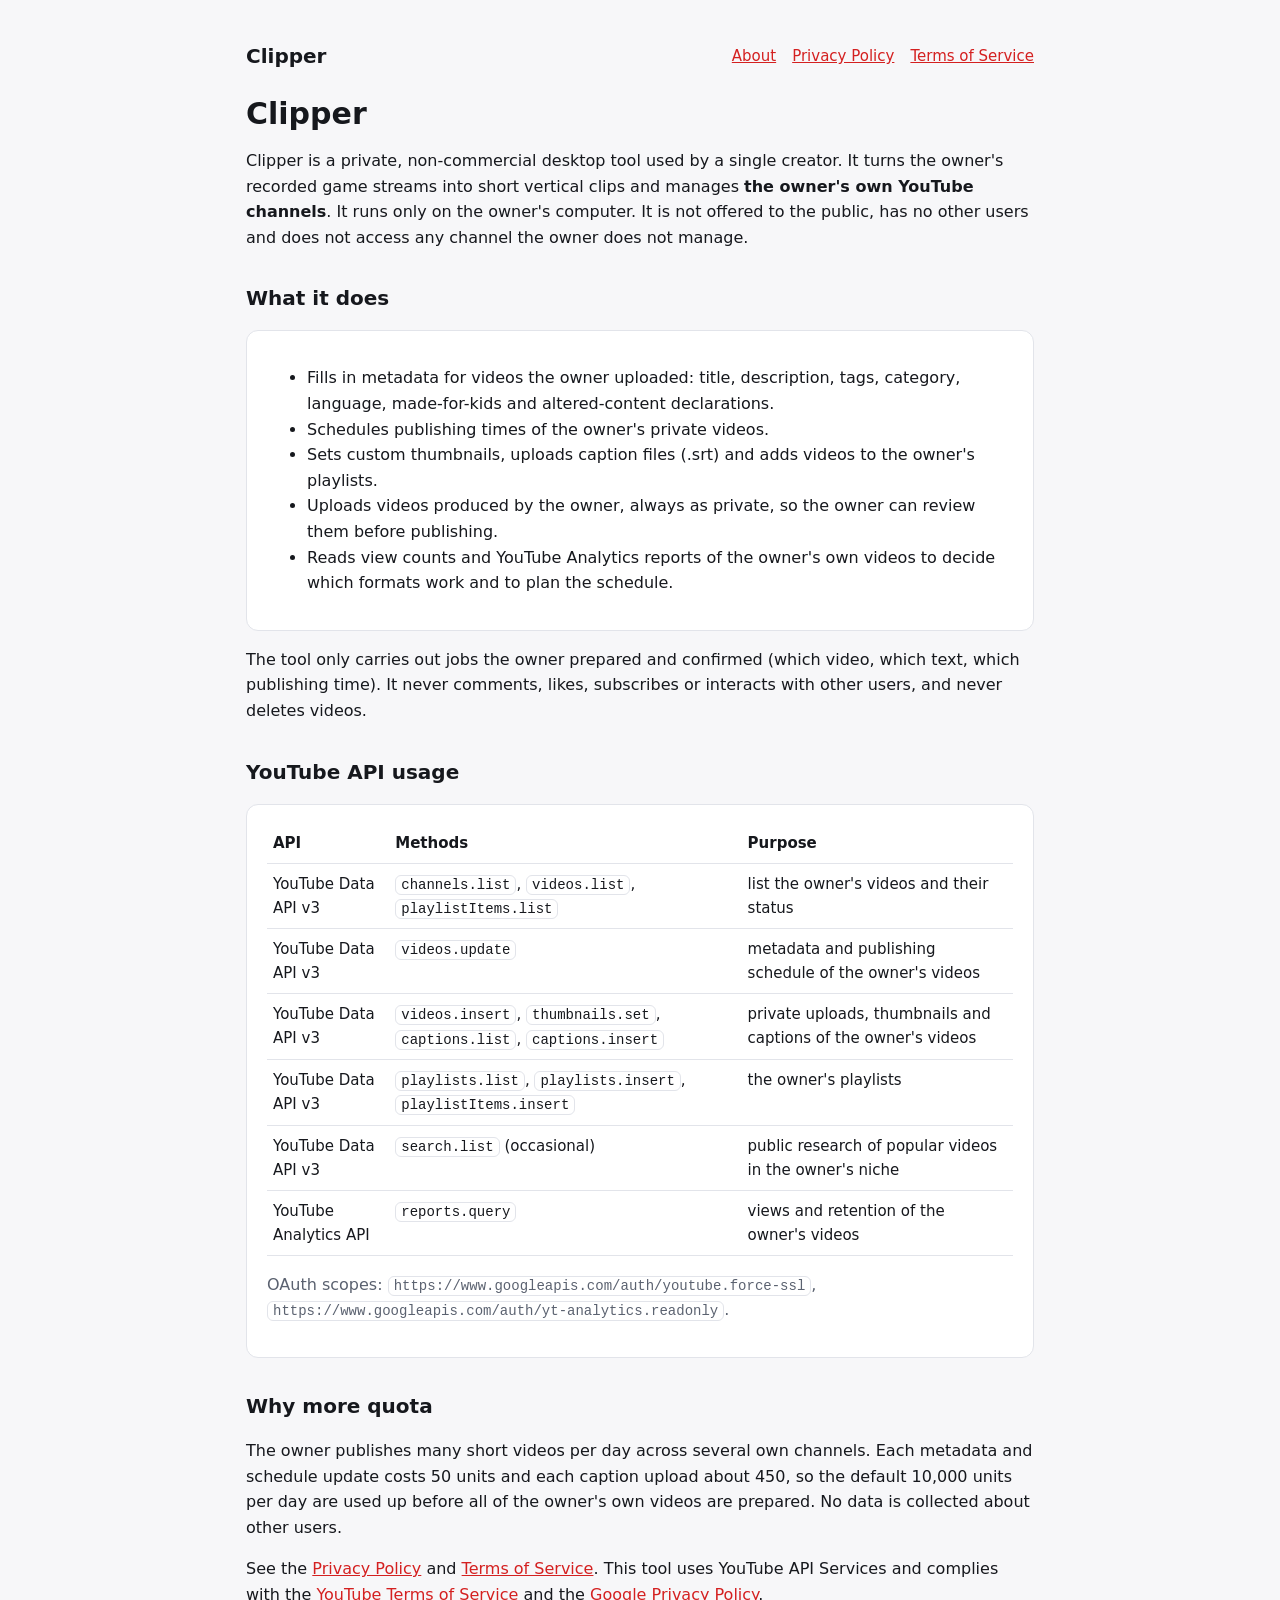
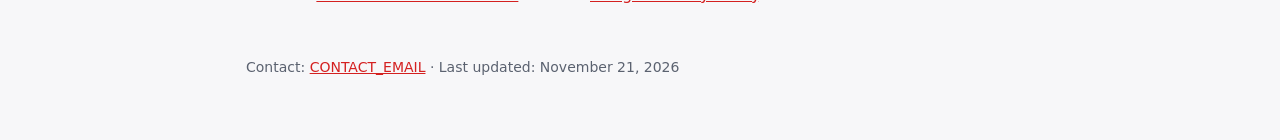
==== index.html @ b526ccec "Web projektu Clipper (About, Privacy Policy, Terms) pro ověření YouTube API Co-Authored-By: Claude O" ====
<!doctype html><html lang="en"><head><meta charset="utf-8"><meta name="viewport" content="width=device-width,initial-scale=1"><link rel="stylesheet" href="style.css"><title>Clipper</title><meta name="description" content="Private tool that manages metadata and publishing schedules on the owner's own YouTube channels."></head><body><main>
<header><b>Clipper</b><nav><a href="index.html">About</a><a href="privacy.html">Privacy Policy</a><a href="terms.html">Terms of Service</a></nav></header>
<h1>Clipper</h1>
<p>Clipper is a private, non-commercial desktop tool used by a single creator. It turns the owner's recorded game streams into short vertical clips and manages <strong>the owner's own YouTube channels</strong>. It runs only on the owner's computer. It is not offered to the public, has no other users and does not access any channel the owner does not manage.</p>

<h2>What it does</h2>
<div class="card"><ul>
<li>Fills in metadata for videos the owner uploaded: title, description, tags, category, language, made-for-kids and altered-content declarations.</li>
<li>Schedules publishing times of the owner's private videos.</li>
<li>Sets custom thumbnails, uploads caption files (.srt) and adds videos to the owner's playlists.</li>
<li>Uploads videos produced by the owner, always as private, so the owner can review them before publishing.</li>
<li>Reads view counts and YouTube Analytics reports of the owner's own videos to decide which formats work and to plan the schedule.</li>
</ul></div>
<p>The tool only carries out jobs the owner prepared and confirmed (which video, which text, which publishing time). It never comments, likes, subscribes or interacts with other users, and never deletes videos.</p>

<h2>YouTube API usage</h2>
<div class="card"><table>
<tr><th>API</th><th>Methods</th><th>Purpose</th></tr>
<tr><td>YouTube Data API v3</td><td><code>channels.list</code>, <code>videos.list</code>, <code>playlistItems.list</code></td><td>list the owner's videos and their status</td></tr>
<tr><td>YouTube Data API v3</td><td><code>videos.update</code></td><td>metadata and publishing schedule of the owner's videos</td></tr>
<tr><td>YouTube Data API v3</td><td><code>videos.insert</code>, <code>thumbnails.set</code>, <code>captions.list</code>, <code>captions.insert</code></td><td>private uploads, thumbnails and captions of the owner's videos</td></tr>
<tr><td>YouTube Data API v3</td><td><code>playlists.list</code>, <code>playlists.insert</code>, <code>playlistItems.insert</code></td><td>the owner's playlists</td></tr>
<tr><td>YouTube Data API v3</td><td><code>search.list</code> (occasional)</td><td>public research of popular videos in the owner's niche</td></tr>
<tr><td>YouTube Analytics API</td><td><code>reports.query</code></td><td>views and retention of the owner's videos</td></tr>
</table>
<p class="mut">OAuth scopes: <code>https://www.googleapis.com/auth/youtube.force-ssl</code>, <code>https://www.googleapis.com/auth/yt-analytics.readonly</code>.</p></div>

<h2>Why more quota</h2>
<p>The owner publishes many short videos per day across several own channels. Each metadata and schedule update costs 50 units and each caption upload about 450, so the default 10,000 units per day are used up before all of the owner's own videos are prepared. No data is collected about other users.</p>

<p>See the <a href="privacy.html">Privacy Policy</a> and <a href="terms.html">Terms of Service</a>. This tool uses YouTube API Services and complies with the <a href="https://www.youtube.com/t/terms">YouTube Terms of Service</a> and the <a href="https://policies.google.com/privacy">Google Privacy Policy</a>.</p>
<footer>Contact: <a href="mailto:CONTACT_EMAIL">CONTACT_EMAIL</a> · Last updated: November 21, 2026</footer>
</main></body></html>
---- style.css ----
:root{--bg:#0f1115;--panel:#171a21;--line:#2a2f3a;--text:#e6e8ec;--mut:#9aa3b2;--acc:#ff3d3d}
@media (prefers-color-scheme: light){:root{--bg:#f7f7f9;--panel:#fff;--line:#e2e4ea;--text:#16181d;--mut:#5b6270;--acc:#d42020}}
*{box-sizing:border-box}body{margin:0;background:var(--bg);color:var(--text);font:16px/1.6 system-ui,-apple-system,"Segoe UI",Roboto,sans-serif}
main{max-width:820px;margin:0 auto;padding:40px 16px 64px}
header{display:flex;gap:14px;align-items:center;flex-wrap:wrap;margin-bottom:24px}
header b{font-size:20px}nav{display:flex;gap:16px;margin-left:auto;font-size:15px}
a{color:var(--acc)}h1{font-size:30px;line-height:1.2;margin:8px 0 12px}h2{font-size:20px;margin:32px 0 8px}
.card{background:var(--panel);border:1px solid var(--line);border-radius:12px;padding:18px 20px;margin:16px 0}
table{width:100%;border-collapse:collapse;font-size:15px}td,th{border-bottom:1px solid var(--line);padding:8px 6px;text-align:left;vertical-align:top}
.mut{color:var(--mut)}code{background:var(--panel);border:1px solid var(--line);border-radius:6px;padding:1px 5px;font-size:14px}
footer{margin-top:48px;color:var(--mut);font-size:14px}
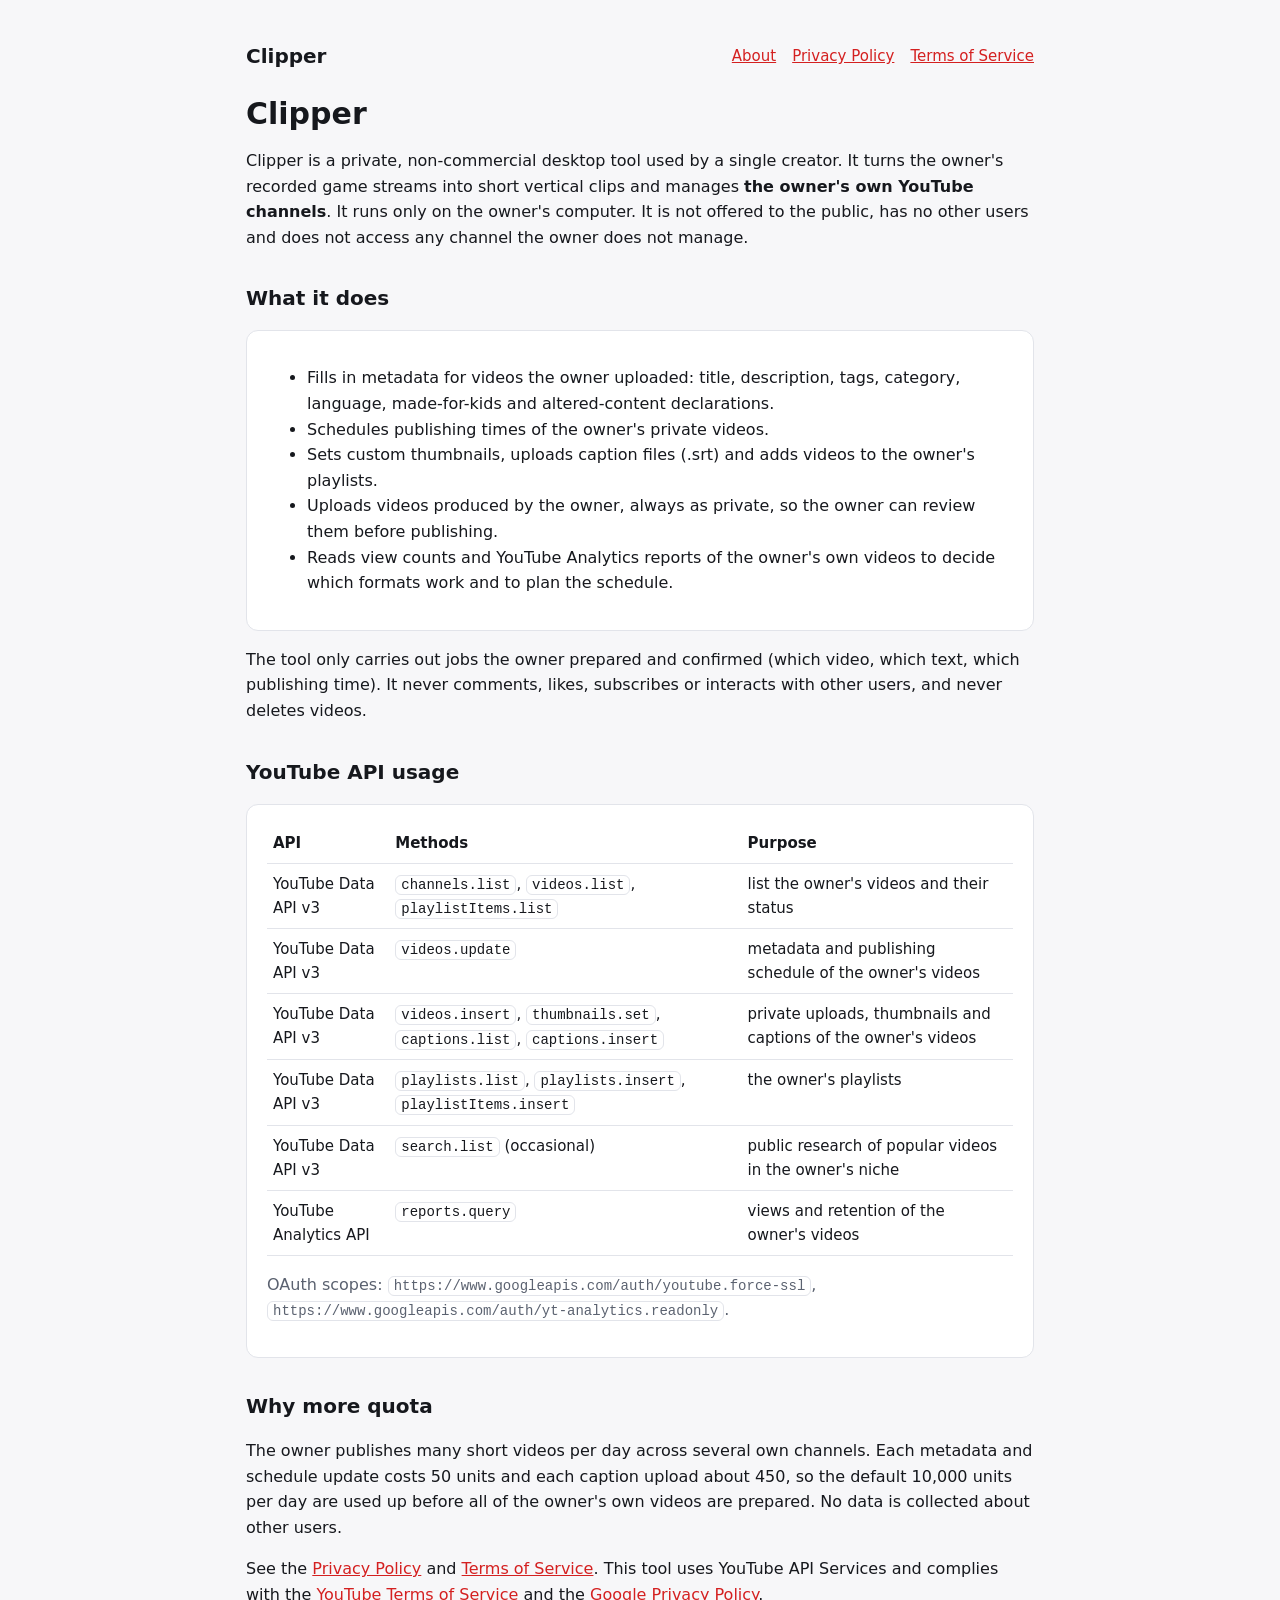
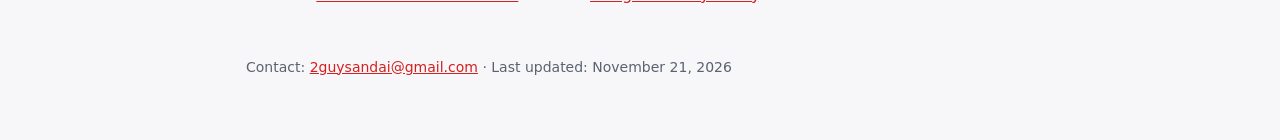
==== commit dab29475: "Update index.html" ====
--- a/index.html
+++ b/index.html
@@ -29,5 +29,5 @@
 <p>The owner publishes many short videos per day across several own channels. Each metadata and schedule update costs 50 units and each caption upload about 450, so the default 10,000 units per day are used up before all of the owner's own videos are prepared. No data is collected about other users.</p>
 
 <p>See the <a href="privacy.html">Privacy Policy</a> and <a href="terms.html">Terms of Service</a>. This tool uses YouTube API Services and complies with the <a href="https://www.youtube.com/t/terms">YouTube Terms of Service</a> and the <a href="https://policies.google.com/privacy">Google Privacy Policy</a>.</p>
-<footer>Contact: <a href="mailto:CONTACT_EMAIL">CONTACT_EMAIL</a> · Last updated: November 21, 2026</footer>
+<footer>Contact: <a href="mailto:CONTACT_EMAIL">2guysandai@gmail.com</a> · Last updated: November 21, 2026</footer>
 </main></body></html>
